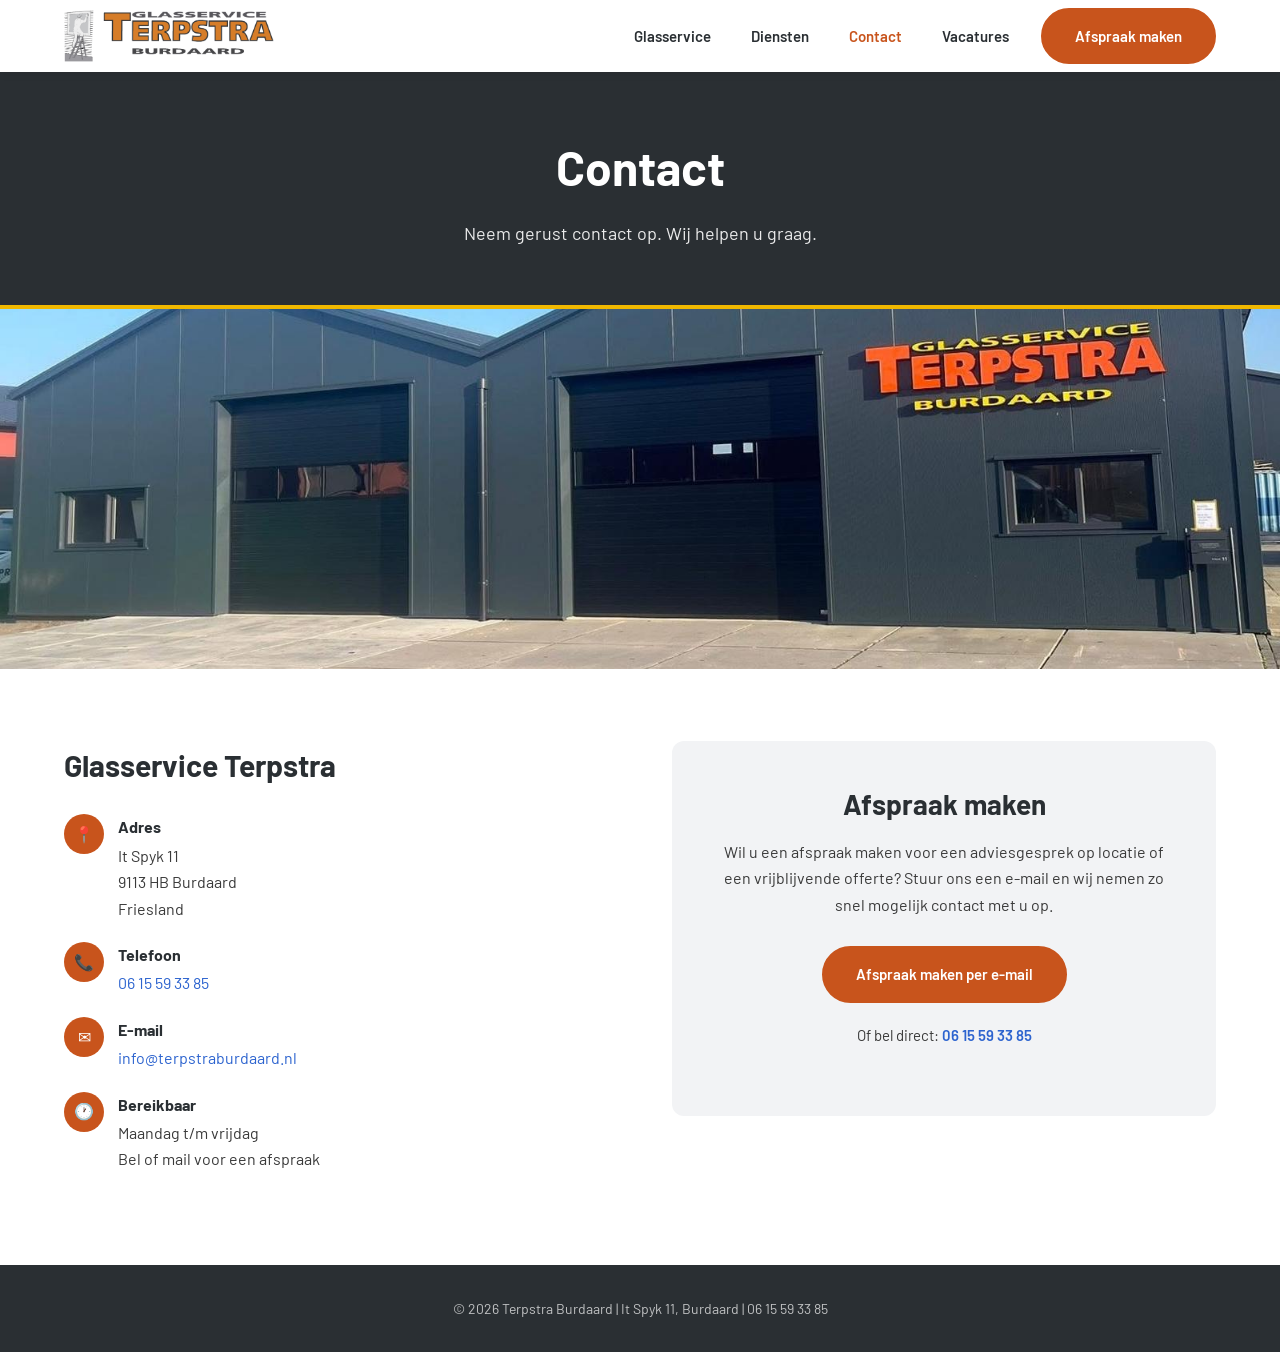
==== contact.html @ 44cd5865 "Initiële statische website voor terpstraburdaard.nl Volledige migratie van WordPress naar statische " ====
<!DOCTYPE html>
<html lang="nl">
<head>
  <meta charset="UTF-8">
  <meta name="viewport" content="width=device-width, initial-scale=1.0">
  <title>Contact | Glasservice- en schildersbedrijf Terpstra</title>
  <meta name="description" content="Neem contact op met Glasservice Terpstra in Burdaard. Bel 06-15593385 of mail naar info@terpstraburdaard.nl.">
  <link rel="stylesheet" href="css/style.css">
</head>
<body>

  <!-- HEADER -->
  <header class="site-header">
    <div class="header-inner">
      <a href="index.html" class="site-logo">
        <img src="images/logo.jpg" alt="Terpstra Glasservice logo" width="2408" height="595">
      </a>
      <nav class="site-nav" aria-label="Hoofdnavigatie">
        <ul>
          <li><a href="index.html">Glasservice</a></li>
          <li><a href="diensten.html">Diensten</a></li>
          <li><a href="contact.html" class="active">Contact</a></li>
          <li><a href="vacatures.html">Vacatures</a></li>
          <li class="nav-cta">
            <a href="mailto:info@terpstraburdaard.nl?subject=Afspraak maken" class="btn btn--primary">Afspraak maken</a>
          </li>
        </ul>
      </nav>
      <button class="hamburger" aria-label="Menu openen" aria-expanded="false">
        <span></span>
        <span></span>
        <span></span>
      </button>
    </div>
    <nav class="mobile-nav" aria-label="Mobiele navigatie">
      <a href="index.html">Glasservice</a>
      <a href="diensten.html">Diensten</a>
      <a href="contact.html">Contact</a>
      <a href="vacatures.html">Vacatures</a>
      <a href="mailto:info@terpstraburdaard.nl?subject=Afspraak maken">Afspraak maken</a>
    </nav>
  </header>

  <!-- PAGE BANNER -->
  <div class="page-banner">
    <h1>Contact</h1>
    <p>Neem gerust contact op. Wij helpen u graag.</p>
  </div>

  <!-- PAND FOTO -->
  <div style="max-height: 360px; overflow: hidden;">
    <img src="images/pand.jpg" alt="Glasservice Terpstra werkplaats in Burdaard" style="width: 100%; height: 360px; object-fit: cover; object-position: center 60%; display: block;">
  </div>

  <!-- CONTACT SECTIE -->
  <section class="section">
    <div class="container">
      <div class="contact-grid">

        <!-- Contactgegevens -->
        <div class="contact-info">
          <h2>Glasservice Terpstra</h2>

          <div class="contact-detail">
            <div class="contact-detail__icon" aria-hidden="true">&#128205;</div>
            <div class="contact-detail__text">
              <strong>Adres</strong>
              It Spyk 11<br>
              9113 HB Burdaard<br>
              Friesland
            </div>
          </div>

          <div class="contact-detail">
            <div class="contact-detail__icon" aria-hidden="true">&#128222;</div>
            <div class="contact-detail__text">
              <strong>Telefoon</strong>
              <a href="tel:0615593385">06 15 59 33 85</a>
            </div>
          </div>

          <div class="contact-detail">
            <div class="contact-detail__icon" aria-hidden="true">&#9993;</div>
            <div class="contact-detail__text">
              <strong>E-mail</strong>
              <a href="mailto:info@terpstraburdaard.nl">info@terpstraburdaard.nl</a>
            </div>
          </div>

          <div class="contact-detail">
            <div class="contact-detail__icon" aria-hidden="true">&#128336;</div>
            <div class="contact-detail__text">
              <strong>Bereikbaar</strong>
              Maandag t/m vrijdag<br>
              Bel of mail voor een afspraak
            </div>
          </div>
        </div>

        <!-- CTA -->
        <div class="contact-cta">
          <h2>Afspraak maken</h2>
          <p>Wil u een afspraak maken voor een adviesgesprek op locatie of een vrijblijvende offerte? Stuur ons een e-mail en wij nemen zo snel mogelijk contact met u op.</p>
          <a href="mailto:info@terpstraburdaard.nl?subject=Afspraak maken" class="btn btn--primary">Afspraak maken per e-mail</a>
          <p style="margin-top: 20px; font-size: 15px;">Of bel direct: <a href="tel:0615593385" style="color: var(--blue); font-weight: 600;">06 15 59 33 85</a></p>
        </div>

      </div>
    </div>
  </section>

  <!-- FOOTER -->
  <footer class="site-footer">
    <div class="container">
      <p>&copy; <span id="year"></span> Terpstra Burdaard | It Spyk 11, Burdaard | <a href="tel:0615593385">06 15 59 33
          85</a></p>
    </div>
  </footer>

  <script>
    document.getElementById('year').textContent = new Date().getFullYear();

    const hamburger = document.querySelector('.hamburger');
    const mobileNav = document.querySelector('.mobile-nav');

    hamburger.addEventListener('click', () => {
      const isOpen = mobileNav.classList.toggle('open');
      hamburger.classList.toggle('open', isOpen);
      hamburger.setAttribute('aria-expanded', String(isOpen));
    });
  </script>
</body>
</html>
---- css/style.css ----
@import url('https://fonts.googleapis.com/css2?family=Barlow:wght@400;600;700&display=swap');

/* ========================================
   RESET & BASE
   ======================================== */
*, *::before, *::after {
  box-sizing: border-box;
  margin: 0;
  padding: 0;
}

:root {
  --orange:     #c8541c;  /* "TERPSTRA" — primaire CTA-kleur */
  --orange-hover: #a8440e;
  --yellow:     #f0b800;  /* "GLASSERVICE" / "BURDAARD" — accent */
  --blue:       #2d64cf;  /* blauw van de bedrijfsbussen */
  --dark:       #2a2f33;  /* antraciet gebouw — donkere secties */
  --charcoal:   #3a3a3a;
  --bg-light:   #f2f3f5;
  --white:      #ffffff;
  --max-width:  1200px;
}

html {
  scroll-behavior: smooth;
}

body {
  font-family: 'Barlow', sans-serif;
  font-size: 16px;
  color: var(--charcoal);
  background: var(--white);
  line-height: 1.65;
}

img {
  max-width: 100%;
  height: auto;
  display: block;
}

a {
  color: inherit;
  text-decoration: none;
}

ul {
  list-style: none;
}

/* ========================================
   LAYOUT HELPERS
   ======================================== */
.container {
  max-width: var(--max-width);
  margin: 0 auto;
  padding: 0 24px;
}

.section {
  padding: 72px 0;
}

.section--gray {
  background: var(--bg-light);
}

/* ========================================
   BUTTONS
   ======================================== */
.btn {
  display: inline-block;
  padding: 14px 32px;
  border-radius: 50px;
  font-family: 'Barlow', sans-serif;
  font-size: 15px;
  font-weight: 600;
  cursor: pointer;
  transition: background 0.2s, color 0.2s, border-color 0.2s;
  text-align: center;
}

.btn--primary {
  background: var(--orange);
  color: var(--white);
  border: 2px solid var(--orange);
}

.btn--primary:hover {
  background: var(--orange-hover);
  border-color: var(--orange-hover);
}

.btn--outline {
  background: var(--dark);
  color: var(--white);
  border: 2px solid var(--dark);
}

.btn--outline:hover {
  background: transparent;
  color: var(--dark);
}

/* Outline wit — voor gebruik op donkere achtergronden (hero, vacature-apply) */
.btn--outline-white {
  background: transparent;
  color: var(--white);
  border: 2px solid var(--white);
}

.btn--outline-white:hover {
  background: var(--white);
  color: var(--dark);
}

/* ========================================
   HEADER / NAVIGATION
   ======================================== */
.site-header {
  position: sticky;
  top: 0;
  z-index: 100;
  background: var(--white);
  box-shadow: 0 2px 8px rgba(0,0,0,0.08);
}

.header-inner {
  display: flex;
  align-items: center;
  justify-content: space-between;
  height: 72px;
  max-width: var(--max-width);
  margin: 0 auto;
  padding: 0 24px;
}

.site-logo img {
  height: 52px;
  width: auto;
}

.site-nav ul {
  display: flex;
  align-items: center;
  gap: 8px;
}

.site-nav a:not(.btn) {
  padding: 8px 16px;
  border-radius: 4px;
  font-weight: 600;
  font-size: 15px;
  color: var(--dark);
  transition: color 0.2s;
}

.site-nav a:not(.btn):hover,
.site-nav a:not(.btn).active {
  color: var(--orange);
}

.site-nav .btn--primary {
  color: var(--white);
}

.site-nav .nav-cta {
  margin-left: 8px;
}

/* Hamburger */
.hamburger {
  display: none;
  flex-direction: column;
  gap: 5px;
  background: none;
  border: none;
  cursor: pointer;
  padding: 4px;
}

.hamburger span {
  display: block;
  width: 26px;
  height: 2px;
  background: var(--dark);
  border-radius: 2px;
  transition: transform 0.3s, opacity 0.3s;
}

.hamburger.open span:nth-child(1) { transform: translateY(7px) rotate(45deg); }
.hamburger.open span:nth-child(2) { opacity: 0; }
.hamburger.open span:nth-child(3) { transform: translateY(-7px) rotate(-45deg); }

/* Mobile nav */
.mobile-nav {
  display: none;
  flex-direction: column;
  background: var(--white);
  border-top: 1px solid #e5e7ea;
  padding: 16px 24px 24px;
  gap: 4px;
}

.mobile-nav.open {
  display: flex;
}

.mobile-nav a {
  padding: 12px 0;
  font-size: 16px;
  font-weight: 600;
  color: var(--dark);
  border-bottom: 1px solid #f0f0f0;
}

.mobile-nav a:last-child {
  border-bottom: none;
}

.mobile-nav a:hover {
  color: var(--orange);
}

/* ========================================
   HERO
   ======================================== */
.hero {
  position: relative;
  background: var(--dark);
  color: var(--white);
  overflow: hidden;
  min-height: 480px;
  display: flex;
  align-items: center;
}

.hero__bg {
  position: absolute;
  inset: 0;
  background-image: url('../images/banner.jpg');
  background-size: cover;
  background-position: center;
  opacity: 0.45;
}

.hero__content {
  position: relative;
  max-width: var(--max-width);
  margin: 0 auto;
  padding: 80px 24px;
  z-index: 1;
}

.hero__content h1 {
  font-size: clamp(32px, 5vw, 64px);
  font-weight: 700;
  line-height: 1.15;
  margin-bottom: 20px;
  max-width: 700px;
}

.hero__content p {
  font-size: 18px;
  margin-bottom: 32px;
  max-width: 560px;
  opacity: 0.92;
}

.hero__actions {
  display: flex;
  gap: 16px;
  flex-wrap: wrap;
}

/* ========================================
   PAGE BANNER (Diensten, Contact etc.)
   ======================================== */
.page-banner {
  background: var(--dark);
  color: var(--white);
  padding: 56px 24px;
  text-align: center;
  border-bottom: 4px solid var(--yellow);
}

.page-banner h1 {
  font-size: clamp(28px, 4vw, 48px);
  font-weight: 700;
}

.page-banner p {
  font-size: 18px;
  margin-top: 12px;
  opacity: 0.9;
}

/* ========================================
   HOME: INTRO SECTION
   ======================================== */
.intro {
  display: grid;
  grid-template-columns: 1fr 1fr;
  gap: 64px;
  align-items: center;
}

.intro__text h2 {
  font-size: clamp(22px, 3vw, 36px);
  font-weight: 700;
  color: var(--dark);
  margin-bottom: 16px;
  line-height: 1.25;
}

.intro__text p {
  margin-bottom: 16px;
  color: var(--charcoal);
}

.intro__image img {
  border-radius: 8px;
  box-shadow: 0 8px 32px rgba(0,0,0,0.12);
  width: 100%;
  max-height: 480px;
  object-fit: cover;
}

/* ========================================
   HOME: TAGLINE STRIP
   ======================================== */
.tagline-strip {
  background: var(--yellow);
  color: var(--dark);
  text-align: center;
  padding: 56px 24px;
}

.tagline-strip h2 {
  font-size: clamp(20px, 3vw, 34px);
  font-weight: 700;
  max-width: 800px;
  margin: 0 auto 24px;
  line-height: 1.3;
}

/* ========================================
   DIENSTEN: FOTO GRID
   ======================================== */
.diensten-intro {
  text-align: center;
  max-width: 700px;
  margin: 0 auto 56px;
}

.diensten-intro p {
  font-size: 18px;
  color: var(--charcoal);
}

.foto-grid {
  display: grid;
  grid-template-columns: repeat(3, 1fr);
  gap: 24px;
}

.foto-card {
  background: var(--white);
  border-radius: 8px;
  overflow: hidden;
  box-shadow: 0 2px 12px rgba(0,0,0,0.08);
  transition: transform 0.2s, box-shadow 0.2s;
}

.foto-card:hover {
  transform: translateY(-4px);
  box-shadow: 0 8px 24px rgba(0,0,0,0.14);
}

.foto-card img {
  width: 100%;
  height: 220px;
  object-fit: cover;
}

.foto-card__label {
  padding: 14px 16px;
  font-weight: 600;
  font-size: 15px;
  color: var(--dark);
}

/* ========================================
   DIENSTEN: GLASSOORTEN LIJST
   ======================================== */
.glassoorten {
  max-width: 800px;
  margin: 0 auto;
}

.glassoorten h2 {
  font-size: clamp(20px, 3vw, 30px);
  font-weight: 700;
  color: var(--dark);
  margin-bottom: 24px;
  text-align: center;
}

.glassoorten ul {
  display: grid;
  grid-template-columns: repeat(2, 1fr);
  gap: 12px;
}

.glassoorten li {
  display: flex;
  align-items: center;
  gap: 10px;
  padding: 14px 18px;
  background: var(--white);
  border-radius: 6px;
  border-left: 4px solid var(--blue);
  font-weight: 600;
  box-shadow: 0 1px 4px rgba(0,0,0,0.06);
}

.glassoorten li::before {
  content: '✓';
  color: var(--blue);
  font-weight: 700;
  flex-shrink: 0;
}

/* ========================================
   CONTACT
   ======================================== */
.contact-grid {
  display: grid;
  grid-template-columns: 1fr 1fr;
  gap: 64px;
  align-items: start;
}

.contact-info h2 {
  font-size: clamp(20px, 3vw, 30px);
  font-weight: 700;
  color: var(--dark);
  margin-bottom: 24px;
}

.contact-detail {
  display: flex;
  align-items: flex-start;
  gap: 14px;
  margin-bottom: 20px;
}

.contact-detail__icon {
  width: 40px;
  height: 40px;
  background: var(--orange);
  border-radius: 50%;
  display: flex;
  align-items: center;
  justify-content: center;
  color: var(--white);
  font-size: 16px;
  flex-shrink: 0;
}

.contact-detail__text strong {
  display: block;
  font-weight: 700;
  color: var(--dark);
  margin-bottom: 2px;
}

.contact-detail__text a {
  color: var(--blue);
  text-decoration: underline;
  text-decoration-color: transparent;
  transition: text-decoration-color 0.2s;
}

.contact-detail__text a:hover {
  text-decoration-color: var(--blue);
}

.contact-cta {
  background: var(--bg-light);
  border-radius: 12px;
  padding: 40px;
  text-align: center;
}

.contact-cta h2 {
  font-size: clamp(20px, 3vw, 28px);
  font-weight: 700;
  color: var(--dark);
  margin-bottom: 12px;
}

.contact-cta p {
  margin-bottom: 28px;
  color: var(--charcoal);
}

/* ========================================
   VACATURES
   ======================================== */
.vacature-card {
  max-width: 800px;
  margin: 0 auto;
}

.vacature-meta {
  display: flex;
  gap: 16px;
  flex-wrap: wrap;
  margin-bottom: 32px;
}

.badge {
  display: inline-flex;
  align-items: center;
  gap: 6px;
  padding: 6px 16px;
  border-radius: 50px;
  background: var(--yellow);
  color: var(--dark);
  font-size: 14px;
  font-weight: 600;
}

.vacature-section {
  margin-bottom: 36px;
}

.vacature-section h2 {
  font-size: 20px;
  font-weight: 700;
  color: var(--dark);
  margin-bottom: 16px;
  padding-bottom: 8px;
  border-bottom: 2px solid var(--bg-light);
}

.vacature-section ul {
  display: flex;
  flex-direction: column;
  gap: 10px;
}

.vacature-section li {
  display: flex;
  align-items: flex-start;
  gap: 10px;
  padding: 12px 16px;
  background: var(--bg-light);
  border-radius: 6px;
}

.vacature-section li::before {
  content: '→';
  color: var(--orange);
  font-weight: 700;
  flex-shrink: 0;
  margin-top: 1px;
}

.vacature-apply {
  background: var(--dark);
  color: var(--white);
  border-radius: 12px;
  padding: 36px;
  margin-top: 40px;
  text-align: center;
}

.vacature-apply h2 {
  font-size: 22px;
  font-weight: 700;
  margin-bottom: 12px;
}

.vacature-apply p {
  opacity: 0.9;
  margin-bottom: 24px;
}

.vacature-apply a {
  color: var(--yellow);
  font-weight: 600;
}

/* ========================================
   FOOTER
   ======================================== */
.site-footer {
  background: var(--dark);
  color: rgba(255,255,255,0.7);
  text-align: center;
  padding: 32px 24px;
  font-size: 14px;
}

.site-footer a {
  color: rgba(255,255,255,0.7);
}

.site-footer p + p {
  margin-top: 4px;
}

/* ========================================
   RESPONSIVE
   ======================================== */
@media (max-width: 921px) {
  .hamburger {
    display: flex;
  }

  .site-nav {
    display: none;
  }

  .intro {
    grid-template-columns: 1fr;
    gap: 40px;
  }

  .contact-grid {
    grid-template-columns: 1fr;
    gap: 40px;
  }
}

@media (max-width: 768px) {
  .foto-grid {
    grid-template-columns: repeat(2, 1fr);
  }

  .glassoorten ul {
    grid-template-columns: 1fr;
  }

  .section {
    padding: 48px 0;
  }
}

@media (max-width: 480px) {
  .foto-grid {
    grid-template-columns: 1fr;
  }

  .hero__actions {
    flex-direction: column;
    align-items: flex-start;
  }

  .contact-cta {
    padding: 28px 20px;
  }

  .vacature-apply {
    padding: 28px 20px;
  }
}
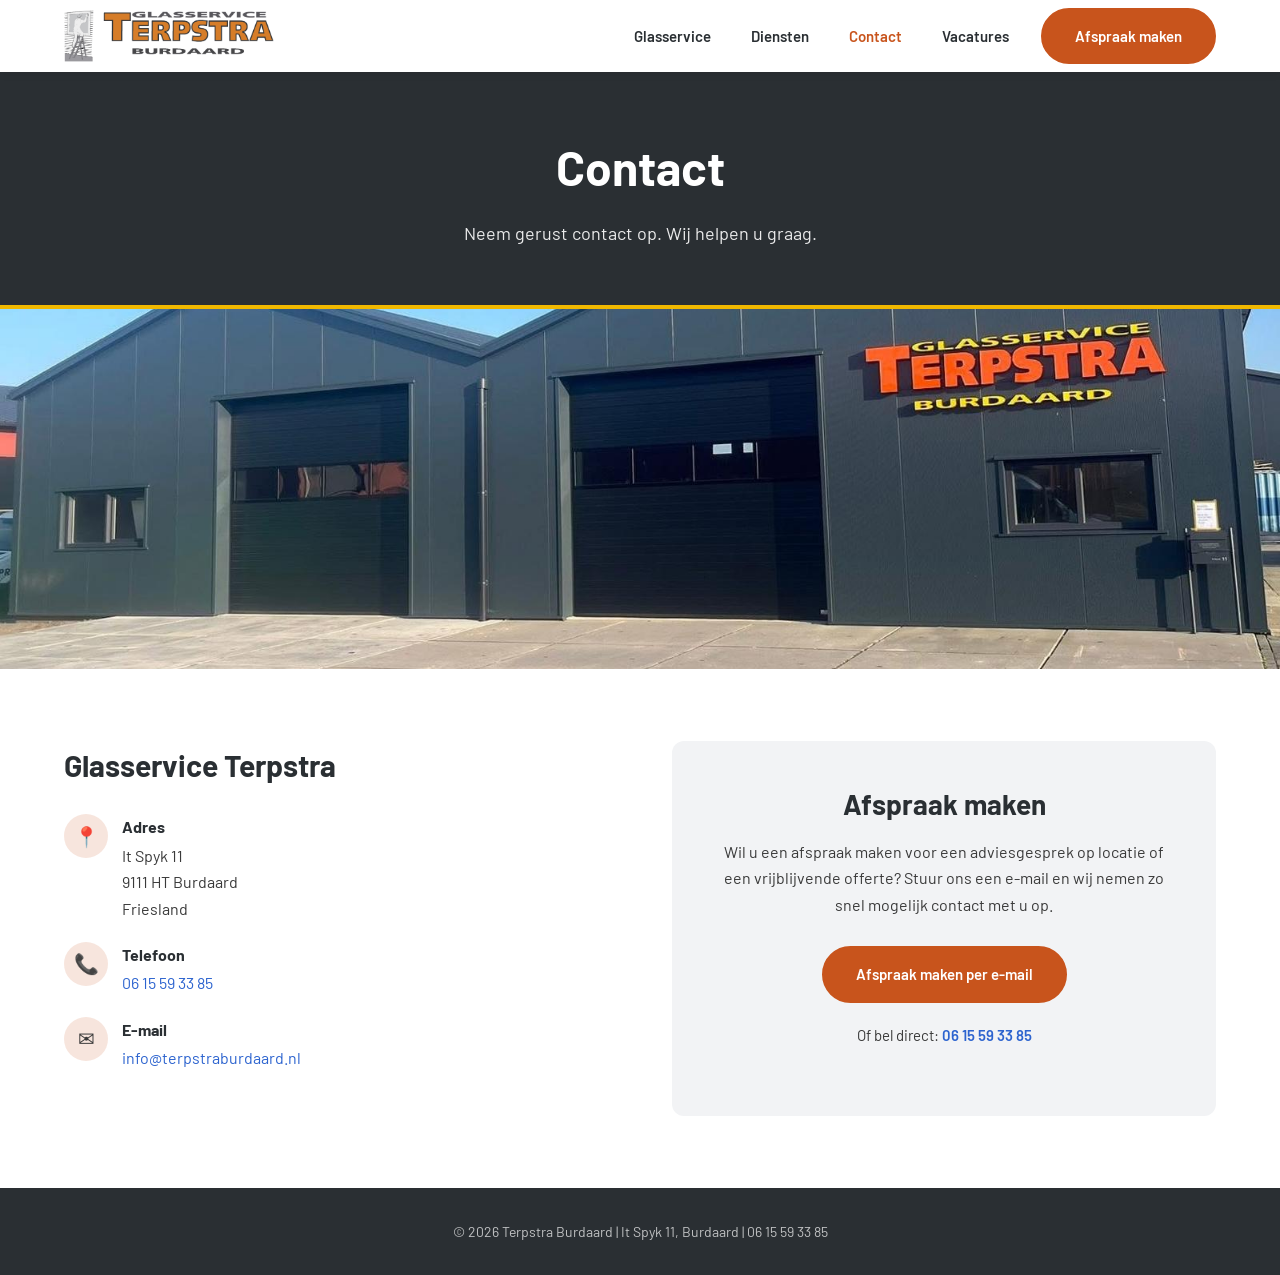
==== commit b15deabb: "update adres" ====
--- a/contact.html
+++ b/contact.html
@@ -66,7 +66,7 @@
             <div class="contact-detail__text">
               <strong>Adres</strong>
               It Spyk 11<br>
-              9113 HB Burdaard<br>
+              9111 HT Burdaard<br>
               Friesland
             </div>
           </div>
@@ -84,15 +84,6 @@
             <div class="contact-detail__text">
               <strong>E-mail</strong>
               <a href="mailto:info@terpstraburdaard.nl">info@terpstraburdaard.nl</a>
-            </div>
-          </div>
-
-          <div class="contact-detail">
-            <div class="contact-detail__icon" aria-hidden="true">&#128336;</div>
-            <div class="contact-detail__text">
-              <strong>Bereikbaar</strong>
-              Maandag t/m vrijdag<br>
-              Bel of mail voor een afspraak
             </div>
           </div>
         </div>
--- a/css/style.css
+++ b/css/style.css
@@ -223,57 +223,6 @@
 }
 
 /* ========================================
-   HERO
-   ======================================== */
-.hero {
-  position: relative;
-  background: var(--dark);
-  color: var(--white);
-  overflow: hidden;
-  min-height: 480px;
-  display: flex;
-  align-items: center;
-}
-
-.hero__bg {
-  position: absolute;
-  inset: 0;
-  background-image: url('../images/banner.jpg');
-  background-size: cover;
-  background-position: center;
-  opacity: 0.45;
-}
-
-.hero__content {
-  position: relative;
-  max-width: var(--max-width);
-  margin: 0 auto;
-  padding: 80px 24px;
-  z-index: 1;
-}
-
-.hero__content h1 {
-  font-size: clamp(32px, 5vw, 64px);
-  font-weight: 700;
-  line-height: 1.15;
-  margin-bottom: 20px;
-  max-width: 700px;
-}
-
-.hero__content p {
-  font-size: 18px;
-  margin-bottom: 32px;
-  max-width: 560px;
-  opacity: 0.92;
-}
-
-.hero__actions {
-  display: flex;
-  gap: 16px;
-  flex-wrap: wrap;
-}
-
-/* ========================================
    PAGE BANNER (Diensten, Contact etc.)
    ======================================== */
 .page-banner {
@@ -456,15 +405,14 @@
 }
 
 .contact-detail__icon {
-  width: 40px;
-  height: 40px;
-  background: var(--orange);
+  width: 44px;
+  height: 44px;
+  background: rgba(200, 84, 28, 0.15);
   border-radius: 50%;
   display: flex;
   align-items: center;
   justify-content: center;
-  color: var(--white);
-  font-size: 16px;
+  font-size: 20px;
   flex-shrink: 0;
 }
 
@@ -654,11 +602,6 @@
     grid-template-columns: 1fr;
   }
 
-  .hero__actions {
-    flex-direction: column;
-    align-items: flex-start;
-  }
-
   .contact-cta {
     padding: 28px 20px;
   }
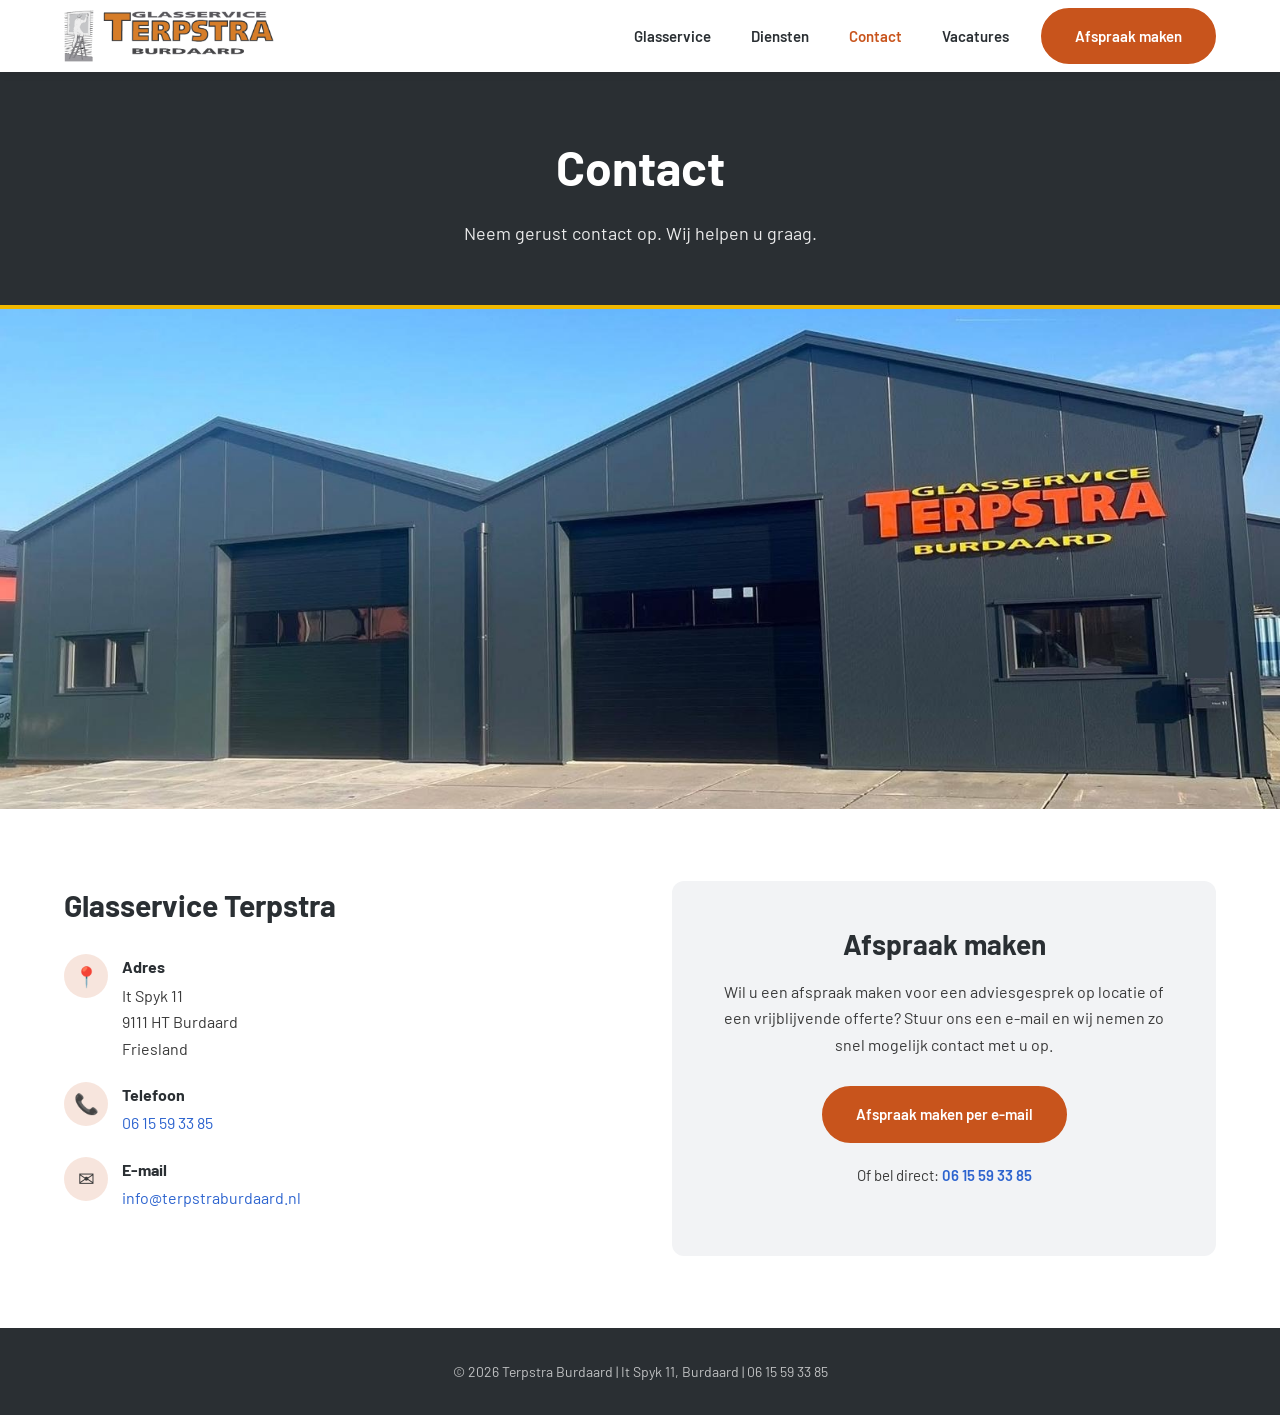
==== commit 340b2090: "Update twee afbeeldingen + andere vaste positie van contactpage" ====
--- a/contact.html
+++ b/contact.html
@@ -48,8 +48,8 @@
   </div>
 
   <!-- PAND FOTO -->
-  <div style="max-height: 360px; overflow: hidden;">
-    <img src="images/pand.jpg" alt="Glasservice Terpstra werkplaats in Burdaard" style="width: 100%; height: 360px; object-fit: cover; object-position: center 60%; display: block;">
+  <div style="max-height: 500px; overflow: hidden;">
+    <img src="images/pand.jpg" alt="Glasservice Terpstra werkplaats in Burdaard" style="width: 100%; height: 500px; object-fit: cover; object-position: center 40%; display: block;">
   </div>
 
   <!-- CONTACT SECTIE -->
